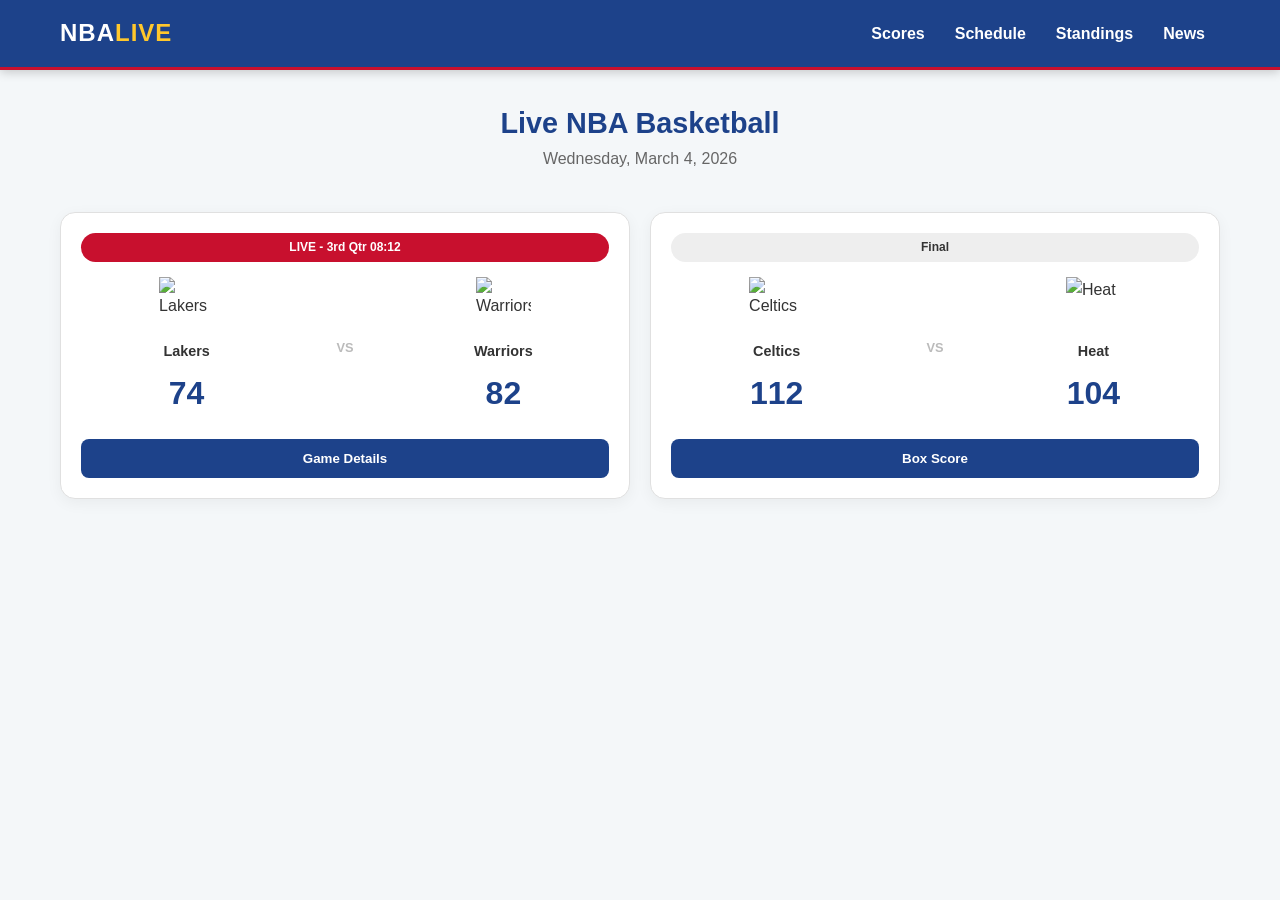
==== news.html @ 9e5175b4 "Added some pages." ====
<!DOCTYPE html>
<html lang="en">
<head>
    <meta charset="UTF-8">
    <meta name="viewport" content="width=device-width, initial-scale=1.0">
    <title>NBA Live Scores 2026</title>
    <link rel="stylesheet" href="style.css">
</head>
<body>

    <nav class="navbar">
        <div class="nav-container">
            <a href="#" class="nav-logo">NBA<span>LIVE</span></a>
            
            <div class="menu-toggle" id="mobile-menu">
                <span class="bar"></span>
                <span class="bar"></span>
                <span class="bar:"></span>
            </div>

            <ul class="nav-links">
                <li><a href="scores.html">Scores</a></li>
                <li><a href="schedule.html">Schedule</a></li>
                <li><a href="standings.html">Standings</a></li>
                <li><a href="news.html">News</a></li>
            </ul>
        </div>
    </nav>

    <header>
        <h1>Live NBA Basketball</h1>
        <p id="date-display">Wednesday, March 4, 2026</p>
    </header>

    <main class="score-container">
        <div class="game-card">
            <div class="game-status live">LIVE - 3rd Qtr 08:12</div>
            <div class="teams-container">
                <div class="team">
                    <img src="https://loodibee.com/wp-content/uploads/nba-los-angeles-lakers-logo.png" alt="Lakers">
                    <span class="team-name">Lakers</span>
                    <span class="score">74</span>
                </div>
                <div class="vs">VS</div>
                <div class="team">
                    <img src="https://loodibee.com/wp-content/uploads/nba-golden-state-warriors-logo.png" alt="Warriors">
                    <span class="team-name">Warriors</span>
                    <span class="score">82</span>
                </div>
            </div>
            <div class="game-footer">
                <button class="stats-btn">Game Details</button>
            </div>
        </div>

        <div class="game-card">
            <div class="game-status">Final</div>
            <div class="teams-container">
                <div class="team">
                    <img src="https://loodibee.com/wp-content/uploads/nba-boston-celtics-logo.png" alt="Celtics">
                    <span class="team-name">Celtics</span>
                    <span class="score">112</span>
                </div>
                <div class="vs">VS</div>
                <div class="team">
                    <img src="https://loodibee.com/wp-content/uploads/nba-miami-heat-logo.png" alt="Heat">
                    <span class="team-name">Heat</span>
                    <span class="score">104</span>
                </div>
            </div>
            <div class="game-footer">
                <button class="stats-btn">Box Score</button>
            </div>
        </div>
    </main>
    <script src="script.js"></script>
</body>
</html>
---- style.css ----
/* --- NBA COLOR THEME --- */
:root {
    --nba-blue: #1d428a;
    --nba-red: #c8102e;
    --nba-gold: #ffc72c;
    --bg-color: #f4f7f9;
    --card-bg: #ffffff;
    --text-dark: #333;
}

* {
    box-sizing: border-box;
    margin: 0;
    padding: 0;
}

body {
    font-family: 'Segoe UI', Roboto, Helvetica, Arial, sans-serif;
    background-color: var(--bg-color);
    color: var(--text-dark);
    line-height: 1.6;
    padding-top: 80px; /* Space for fixed navbar */
}

/* Navbar */
.navbar {
    background-color: var(--nba-blue);
    height: 70px;
    display: flex;
    align-items: center;
    position: fixed;
    top: 0;
    width: 100%;
    z-index: 1000;
    box-shadow: 0 2px 10px rgba(0,0,0,0.2);
    border-bottom: 3px solid var(--nba-red); /* Added NBA red accent */
}

.nav-container {
    display: flex;
    justify-content: space-between;
    align-items: center;
    width: 100%;
    max-width: 1200px;
    margin: 0 auto;
    padding: 0 20px;
}

.nav-logo {
    color: white;
    font-size: 1.5rem;
    font-weight: 800;
    text-decoration: none;
    letter-spacing: 1px;
}

.nav-logo span {
    color: var(--nba-gold);
}

.nav-links {
    display: flex;
    list-style: none;
}

.nav-links li a {
    color: white;
    text-decoration: none;
    padding: 10px 15px;
    font-weight: 600;
    transition: 0.3s;
}

.nav-links li a:hover {
    color: var(--nba-gold);
}

/* Hamburger Menu */
.menu-toggle {
    display: none;
    flex-direction: column;
    cursor: pointer;
}

.bar {
    width: 25px;
    height: 3px;
    background-color: white;
    margin: 4px 0;
    transition: 0.4s;
    border-radius: 2px;
}

/* Header Section */
header {
    text-align: center;
    margin: 20px 0;
}

header h1 {
    font-size: 1.8rem;
    color: var(--nba-blue);
}

#date-display {
    color: #666;
    font-weight: 500;
}

/* Game Grid */
.score-container {
    display: grid;
    grid-template-columns: repeat(auto-fit, minmax(340px, 1fr));
    gap: 20px;
    max-width: 1200px;
    margin: 0 auto;
    padding: 20px;
}

/* Game Card */
.game-card {
    background: var(--card-bg);
    border-radius: 15px;
    padding: 20px;
    box-shadow: 0 4px 15px rgba(0,0,0,0.05);
    border: 1px solid #e0e0e0;
}

.game-status {
    font-size: 0.75rem;
    font-weight: 700;
    text-align: center;
    margin-bottom: 15px;
    padding: 5px 10px;
    border-radius: 20px;
    background: #eee;
    display: inline-block;
    width: 100%;
}

.game-status.live {
    background: var(--nba-red);
    color: white; /* Changed to white for better contrast on red */
    animation: pulse 2s infinite;
}

@keyframes pulse {
    0% { opacity: 1; }
    50% { opacity: 0.6; }
    100% { opacity: 1; }
}

.teams-container {
    display: flex;
    align-items: center;
    justify-content: space-between;
}

.team {
    display: flex;
    flex-direction: column;
    align-items: center;
    width: 40%;
}

.team img {
    width: 55px;
    height: 55px;
    object-fit: contain;
    margin-bottom: 8px;
}

.team-name {
    font-size: 0.9rem;
    font-weight: 700;
    text-align: center;
}

.score {
    font-size: 2rem;
    font-weight: 800;
    margin-top: 5px;
    color: var(--nba-blue); /* Added theme color to scores */
}

.vs {
    font-size: 0.8rem;
    font-weight: 800;
    color: #bbb;
}

.game-footer {
    margin-top: 20px;
}

.stats-btn {
    width: 100%;
    padding: 12px;
    border: none;
    border-radius: 8px;
    background-color: var(--nba-blue);
    color: white;
    font-weight: 700;
    cursor: pointer;
    transition: 0.2s;
}

.stats-btn:hover {
    background-color: var(--nba-red); /* Turns red on hover */
}

.stats-btn:active {
    transform: scale(0.98);
}

/* Mobile Responsive Adjustments */
@media screen and (max-width: 768px) {
    .menu-toggle {
        display: flex;
    }

    .nav-links {
        display: none;
        flex-direction: column;
        position: absolute;
        top: 70px;
        left: 0;
        width: 100%;
        background-color: var(--nba-blue);
        padding: 20px 0;
        border-bottom: 3px solid var(--nba-gold); /* Gold accent on mobile menu */
    }

    .nav-links.active {
        display: flex;
    }

    .nav-links li {
        text-align: center;
        padding: 10px 0;
    }

    .score-container {
        grid-template-columns: 1fr;
        padding: 10px;
    }
}
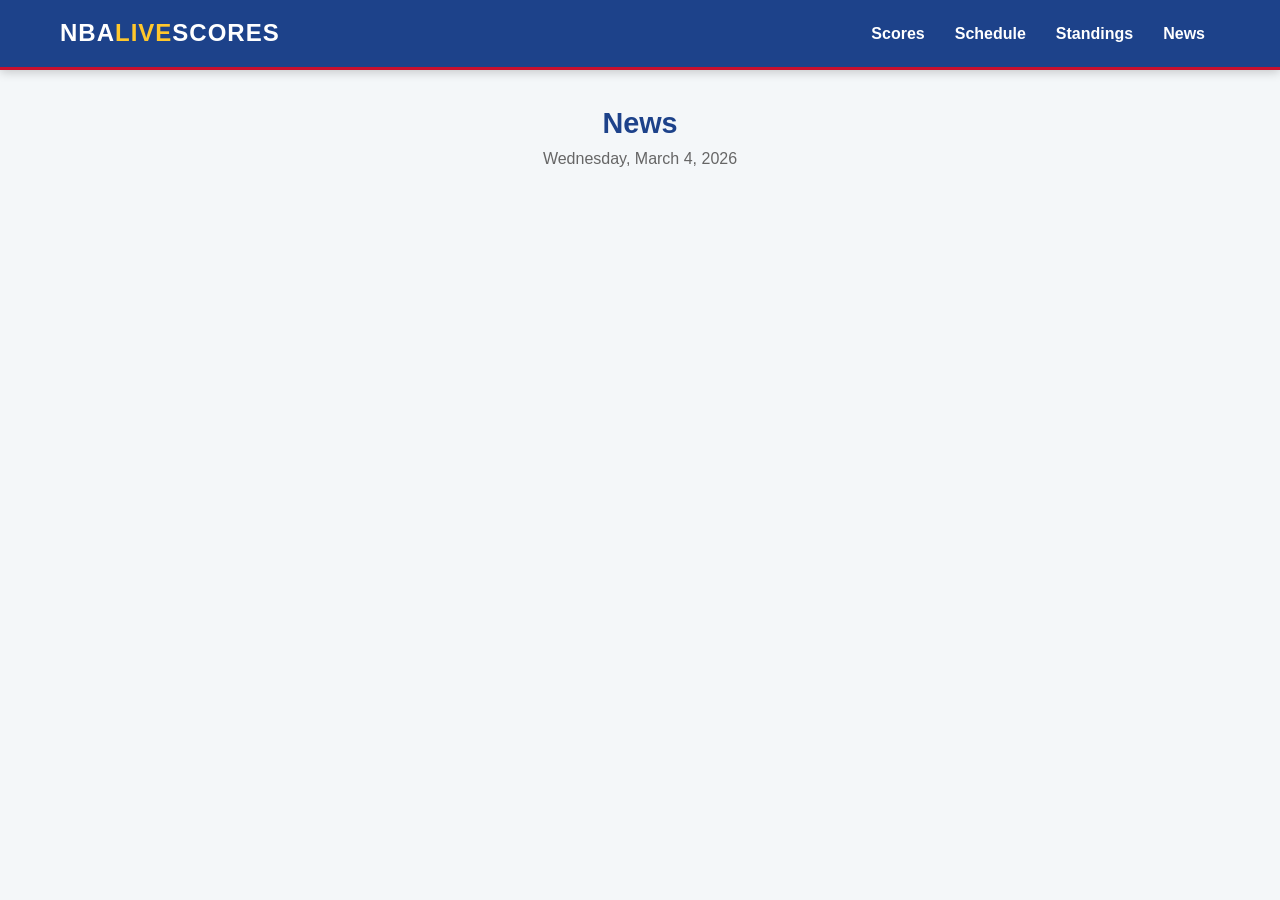
==== commit d3d275f4: "Added content to other pages." ====
--- a/news.html
+++ b/news.html
@@ -10,7 +10,7 @@
 
     <nav class="navbar">
         <div class="nav-container">
-            <a href="#" class="nav-logo">NBA<span>LIVE</span></a>
+            <a href="index.html" class="nav-logo">NBA<span>LIVE</span>SCORES</a>
             
             <div class="menu-toggle" id="mobile-menu">
                 <span class="bar"></span>
@@ -28,50 +28,12 @@
     </nav>
 
     <header>
-        <h1>Live NBA Basketball</h1>
+        <h1>News</h1>
         <p id="date-display">Wednesday, March 4, 2026</p>
     </header>
 
-    <main class="score-container">
-        <div class="game-card">
-            <div class="game-status live">LIVE - 3rd Qtr 08:12</div>
-            <div class="teams-container">
-                <div class="team">
-                    <img src="https://loodibee.com/wp-content/uploads/nba-los-angeles-lakers-logo.png" alt="Lakers">
-                    <span class="team-name">Lakers</span>
-                    <span class="score">74</span>
-                </div>
-                <div class="vs">VS</div>
-                <div class="team">
-                    <img src="https://loodibee.com/wp-content/uploads/nba-golden-state-warriors-logo.png" alt="Warriors">
-                    <span class="team-name">Warriors</span>
-                    <span class="score">82</span>
-                </div>
-            </div>
-            <div class="game-footer">
-                <button class="stats-btn">Game Details</button>
-            </div>
-        </div>
-
-        <div class="game-card">
-            <div class="game-status">Final</div>
-            <div class="teams-container">
-                <div class="team">
-                    <img src="https://loodibee.com/wp-content/uploads/nba-boston-celtics-logo.png" alt="Celtics">
-                    <span class="team-name">Celtics</span>
-                    <span class="score">112</span>
-                </div>
-                <div class="vs">VS</div>
-                <div class="team">
-                    <img src="https://loodibee.com/wp-content/uploads/nba-miami-heat-logo.png" alt="Heat">
-                    <span class="team-name">Heat</span>
-                    <span class="score">104</span>
-                </div>
-            </div>
-            <div class="game-footer">
-                <button class="stats-btn">Box Score</button>
-            </div>
-        </div>
+    <main>
+        
     </main>
     <script src="script.js"></script>
 </body>
